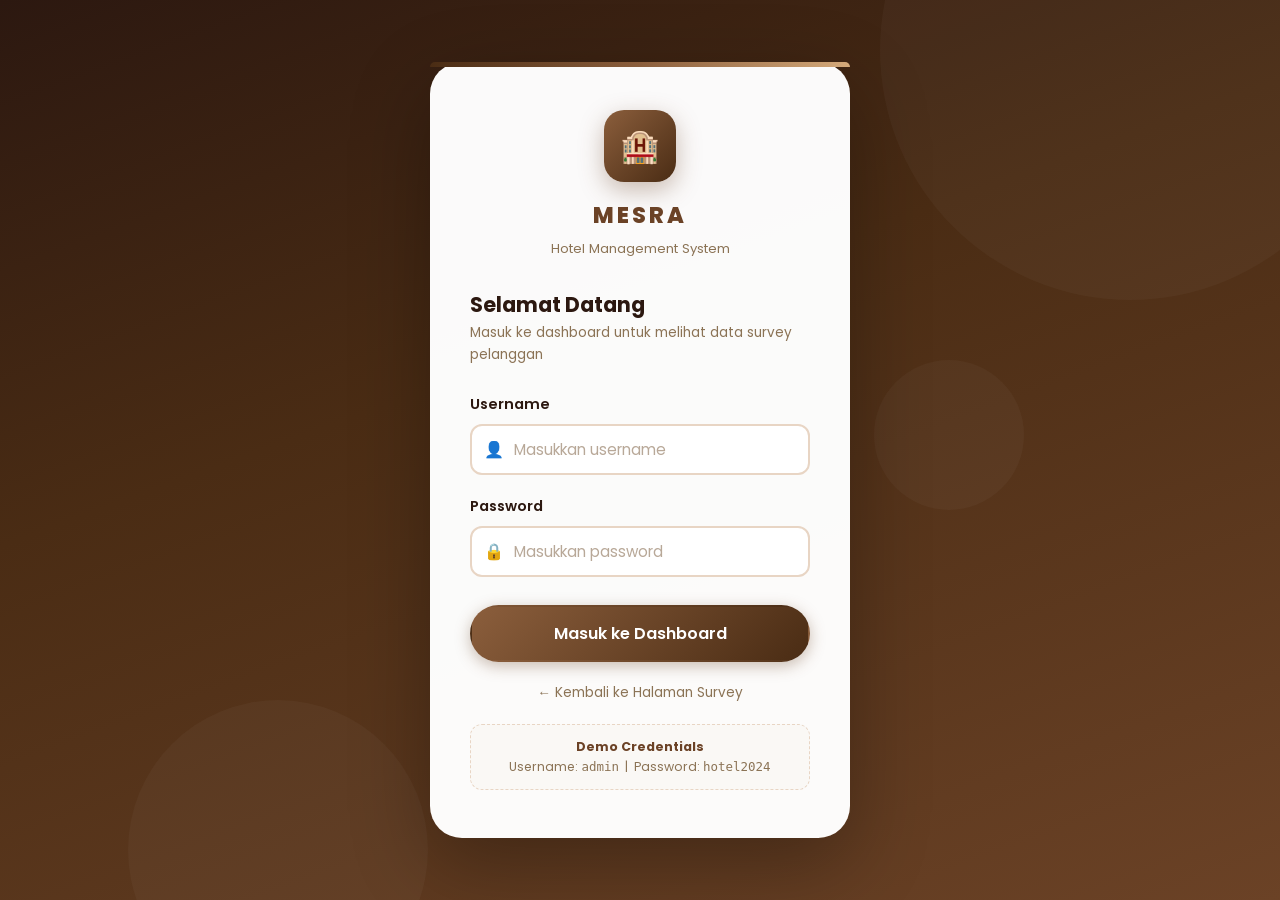
==== admin.html @ e5870fe3 "Initial commit: Hotel MESRA Survey" ====
<!DOCTYPE html>
<html lang="id">
<head>
  <meta charset="UTF-8">
  <meta name="viewport" content="width=device-width, initial-scale=1.0">
  <title>Admin Login – Hotel MESRA</title>
  <meta name="description" content="Portal admin Hotel MESRA untuk mengakses dashboard survey kepuasan pelanggan.">
  <link rel="stylesheet" href="css/style.css">
  <link rel="stylesheet" href="css/dashboard.css">
</head>
<body class="admin-page">

  <!-- Background shapes -->
  <div class="admin-bg">
    <div class="admin-bg-shape"></div>
    <div class="admin-bg-shape"></div>
    <div class="admin-bg-shape"></div>
  </div>

  <!-- Login Card -->
  <div class="login-card">

    <!-- Logo -->
    <div class="login-logo">
      <div class="login-logo-icon">🏨</div>
      <span class="login-hotel-name">MESRA</span>
      <span class="login-subtitle">Hotel Management System</span>
    </div>

    <h2 class="login-title">Selamat Datang</h2>
    <p class="login-desc">Masuk ke dashboard untuk melihat data survey pelanggan</p>

    <!-- Form -->
    <form id="loginForm" novalidate>

      <div class="form-group">
        <label class="form-label" for="username">Username</label>
        <div class="input-group">
          <span class="input-icon">👤</span>
          <input
            type="text"
            id="username"
            class="form-input input-with-icon"
            placeholder="Masukkan username"
            autocomplete="username"
            required
          >
        </div>
        <span class="error-msg" id="usernameError">Username tidak boleh kosong</span>
      </div>

      <div class="form-group">
        <label class="form-label" for="password">Password</label>
        <div class="input-group">
          <span class="input-icon">🔒</span>
          <input
            type="password"
            id="password"
            class="form-input input-with-icon"
            placeholder="Masukkan password"
            autocomplete="current-password"
            required
          >
        </div>
        <span class="error-msg" id="passwordError">Password tidak boleh kosong</span>
      </div>

      <div class="error-msg" id="loginError" style="font-size:0.85rem; padding: 10px 14px; background:#FEE2E2; border-radius:8px; margin-bottom:8px;">
        Username atau password salah. Silakan coba lagi.
      </div>

      <button type="submit" class="btn btn-primary login-btn" id="loginBtn">
        Masuk ke Dashboard
      </button>

    </form>

    <div class="login-back">
      <a href="index.html" style="color: var(--muted); display:flex; align-items:center; gap:6px; font-size:0.85rem;">
        ← Kembali ke Halaman Survey
      </a>
    </div>

    <div style="margin-top: 20px; padding: 12px 16px; background: var(--bg); border-radius: var(--radius); border: 1px dashed var(--border); font-size:0.78rem; color: var(--muted); text-align:center;">
      <strong style="color:var(--primary)">Demo Credentials</strong><br>
      Username: <code>admin</code> &nbsp;|&nbsp; Password: <code>hotel2024</code>
    </div>

  </div>

  <script src="js/config.js"></script>
  <script src="js/admin.js"></script>
</body>
</html>
---- css/style.css ----
/* ============================================================
   HOTEL MESRA - Global Design System
   Primary: Brown (#6B4226) | Secondary: White (#FFFFFF)
   Font: Poppins (via CDN in each HTML file)
   ============================================================ */

@import url('https://fonts.googleapis.com/css2?family=Poppins:wght@300;400;500;600;700;800&display=swap');

/* ── Design Tokens ─────────────────────────────────────────── */
:root {
  --primary:        #6B4226;
  --primary-light:  #8B5E3C;
  --primary-dark:   #4A2C14;
  --primary-50:     #F5EDE6;
  --primary-100:    #E8D5C4;
  --primary-200:    #D4B49A;
  --primary-300:    #B8896A;
  --secondary:      #FFFFFF;
  --bg:             #FAF8F5;
  --bg-secondary:   #F0EBE3;
  --card:           #FFFFFF;
  --text:           #2C1810;
  --text-secondary: #5C3D2E;
  --muted:          #8B7355;
  --muted-light:    #B8A898;
  --accent:         #D4A97A;
  --accent-light:   #F0DEC8;
  --gold:           #C9A84C;
  --success:        #22C55E;
  --warning:        #EAB308;
  --danger:         #EF4444;
  --info:           #3B82F6;
  --border:         #E8D5C4;
  --border-light:   #F0EBE3;
  --shadow-sm:      0 1px 3px rgba(107,66,38,0.08);
  --shadow:         0 4px 16px rgba(107,66,38,0.12);
  --shadow-lg:      0 8px 32px rgba(107,66,38,0.16);
  --shadow-xl:      0 20px 60px rgba(107,66,38,0.20);
  --radius-sm:      6px;
  --radius:         12px;
  --radius-lg:      20px;
  --radius-xl:      32px;
  --radius-full:    9999px;
  --transition:     all 0.25s cubic-bezier(0.4,0,0.2,1);
  --transition-slow:all 0.4s cubic-bezier(0.4,0,0.2,1);
  --transition-bounce:all 0.35s cubic-bezier(0.34,1.56,0.64,1);
  --font:           'Poppins', -apple-system, BlinkMacSystemFont, sans-serif;
}

/* ── Reset ──────────────────────────────────────────────────── */
*, *::before, *::after { box-sizing: border-box; margin: 0; padding: 0; }

html { font-size:16px; scroll-behavior:smooth; -webkit-font-smoothing:antialiased; }

body {
  font-family: var(--font);
  background-color: var(--bg);
  color: var(--text);
  line-height: 1.6;
  min-height: 100vh;
}

h1,h2,h3,h4,h5,h6 { line-height:1.3; font-weight:700; color:var(--text); }
a { color:var(--primary); text-decoration:none; transition:var(--transition); }
a:hover { color:var(--primary-light); }
p { color:var(--text-secondary); }

/* ── Buttons ────────────────────────────────────────────────── */
.btn {
  display: inline-flex;
  align-items: center;
  justify-content: center;
  gap: 8px;
  padding: 12px 28px;
  border-radius: var(--radius-full);
  border: 2px solid transparent;
  font-family: var(--font);
  font-size: 0.95rem;
  font-weight: 600;
  cursor: pointer;
  transition: var(--transition-bounce);
  text-decoration: none;
  white-space: nowrap;
  position: relative;
  overflow: hidden;
}

.btn:active { transform: scale(0.97); }

.btn-primary {
  background: linear-gradient(135deg, var(--primary-light), var(--primary-dark));
  color: white;
  box-shadow: 0 4px 15px rgba(107,66,38,0.35);
}
.btn-primary:hover {
  transform: translateY(-2px);
  box-shadow: 0 8px 25px rgba(107,66,38,0.45);
  color: white;
}
.btn-primary:disabled {
  background: linear-gradient(135deg,#C4B09A,#A89080);
  box-shadow: none; cursor:not-allowed; transform:none;
}

.btn-outline {
  background: transparent;
  border-color: var(--border);
  color: var(--muted);
}
.btn-outline:hover {
  border-color: var(--primary); color: var(--primary);
  background: var(--primary-50); transform: translateY(-2px);
}

.btn-sm { padding:8px 18px; font-size:0.85rem; }
.btn-lg { padding:16px 40px; font-size:1.05rem; }

/* ── Cards ──────────────────────────────────────────────────── */
.card {
  background: var(--card);
  border-radius: var(--radius-lg);
  padding: 24px;
  box-shadow: var(--shadow);
  border: 1px solid var(--border-light);
  transition: var(--transition);
}
.card:hover { box-shadow:var(--shadow-lg); transform:translateY(-2px); }

/* ── Form ───────────────────────────────────────────────────── */
.form-group { margin-bottom:20px; }
.form-label { display:block; font-size:0.9rem; font-weight:600; color:var(--text); margin-bottom:8px; }

.form-input {
  width: 100%;
  padding: 12px 16px;
  border: 2px solid var(--border);
  border-radius: var(--radius);
  font-family: var(--font);
  font-size: 0.95rem;
  color: var(--text);
  background: var(--secondary);
  transition: var(--transition);
  outline: none;
}
.form-input:focus { border-color:var(--primary); box-shadow:0 0 0 3px rgba(107,66,38,0.12); }
.form-input::placeholder { color:var(--muted-light); }
.form-input.is-invalid { border-color:var(--danger); }

/* ── Badge ──────────────────────────────────────────────────── */
.badge {
  display: inline-flex; align-items:center; gap:4px;
  padding: 4px 12px; border-radius:var(--radius-full);
  font-size: 0.75rem; font-weight:600;
}
.badge-primary { background:var(--primary-50); color:var(--primary); }
.badge-success { background:#DCFCE7; color:#15803D; }
.badge-warning { background:#FEF9C3; color:#854D0E; }
.badge-danger  { background:#FEE2E2; color:#B91C1C; }

/* ── Scrollbar ──────────────────────────────────────────────── */
::-webkit-scrollbar { width:6px; height:6px; }
::-webkit-scrollbar-track { background:var(--bg); }
::-webkit-scrollbar-thumb { background:var(--primary-200); border-radius:3px; }
::-webkit-scrollbar-thumb:hover { background:var(--primary); }

/* ── Animations ─────────────────────────────────────────────── */
@keyframes fadeIn {
  from { opacity:0; transform:translateY(16px); }
  to   { opacity:1; transform:translateY(0); }
}
@keyframes fadeInScale {
  from { opacity:0; transform:scale(0.92); }
  to   { opacity:1; transform:scale(1); }
}
@keyframes bounceIn {
  0%   { opacity:0; transform:scale(0.3); }
  50%  { opacity:1; transform:scale(1.05); }
  70%  { transform:scale(0.9); }
  100% { opacity:1; transform:scale(1); }
}
@keyframes float {
  0%,100% { transform:translateY(0); }
  50%     { transform:translateY(-8px); }
}
@keyframes spin { to { transform:rotate(360deg); } }
@keyframes ripple {
  0%   { transform:scale(0); opacity:0.6; }
  100% { transform:scale(2.5); opacity:0; }
}
@keyframes shake {
  0%,100% { transform:translateX(0); }
  20%,60% { transform:translateX(-8px); }
  40%,80% { transform:translateX(8px); }
}
@keyframes shimmer {
  from { background-position:-200% 0; }
  to   { background-position:200% 0; }
}

/* ── SweetAlert2 Custom ──────────────────────────────────────── */
.swal2-popup {
  border-radius: var(--radius-xl) !important;
  font-family: var(--font) !important;
  border: 1px solid var(--border-light) !important;
}
.swal2-title {
  font-family: var(--font) !important;
  font-weight: 700 !important;
  color: var(--text) !important;
}
.swal2-html-container {
  font-family: var(--font) !important;
  color: var(--text-secondary) !important;
}
.swal2-confirm {
  background: linear-gradient(135deg, var(--primary-light), var(--primary-dark)) !important;
  border-radius: var(--radius-full) !important;
  font-family: var(--font) !important;
  font-weight: 600 !important;
  padding: 12px 32px !important;
  box-shadow: 0 4px 15px rgba(107,66,38,0.35) !important;
}
.swal2-timer-progress-bar { background: var(--primary) !important; }

/* ── Utilities ──────────────────────────────────────────────── */
.text-center  { text-align:center; }
.text-muted   { color:var(--muted); }
.text-primary { color:var(--primary); }
.text-sm      { font-size:0.85rem; }
.fw-600       { font-weight:600; }
.fw-700       { font-weight:700; }
.hidden       { display:none !important; }
.skeleton {
  background: linear-gradient(90deg, var(--bg-secondary) 25%, var(--border-light) 50%, var(--bg-secondary) 75%);
  background-size: 200% 100%;
  animation: shimmer 1.5s infinite;
  border-radius: var(--radius-sm);
}

/* ── Loading spinner util ────────────────────────────────────── */
.btn-loading {
  pointer-events: none;
}
.btn-loading::before {
  content: '';
  width: 18px;
  height: 18px;
  border: 2px solid rgba(255,255,255,0.4);
  border-top-color: white;
  border-radius: 50%;
  animation: spin 0.7s linear infinite;
  flex-shrink: 0;
}

@media (max-width: 480px) {
  :root { font-size:14px; }
}
---- css/dashboard.css ----
/* ============================================================
   HOTEL MESRA - Dashboard & Admin Styles
   ============================================================ */

/* ── Admin Login Page ────────────────────────────────────────── */
.admin-page {
  min-height: 100vh;
  display: flex;
  align-items: center;
  justify-content: center;
  padding: 20px;
  background: linear-gradient(160deg, #2C1810 0%, #4A2C14 40%, #6B4226 100%);
  position: relative;
  overflow: hidden;
}

.admin-bg {
  position: fixed;
  inset: 0;
  pointer-events: none;
  overflow: hidden;
}

.admin-bg-shape {
  position: absolute;
  border-radius: 50%;
  background: rgba(255,255,255,0.03);
}

.admin-bg-shape:nth-child(1) {
  width: 500px; height: 500px;
  top: -200px; right: -100px;
}

.admin-bg-shape:nth-child(2) {
  width: 300px; height: 300px;
  bottom: -100px; left: 10%;
}

.admin-bg-shape:nth-child(3) {
  width: 150px; height: 150px;
  top: 40%; right: 20%;
  animation: float 6s ease-in-out infinite;
}

.login-card {
  width: 100%;
  max-width: 420px;
  background: rgba(255,255,255,0.98);
  border-radius: var(--radius-xl);
  padding: 48px 40px;
  box-shadow: 0 25px 80px rgba(0,0,0,0.3);
  position: relative;
  z-index: 1;
  animation: fadeInScale 0.5s ease both;
}

.login-card::before {
  content: '';
  position: absolute;
  top: 0; left: 0; right: 0;
  height: 5px;
  background: linear-gradient(90deg, var(--primary-dark), var(--primary-light), var(--accent));
  border-radius: var(--radius-xl) var(--radius-xl) 0 0;
}

.login-logo {
  text-align: center;
  margin-bottom: 32px;
}

.login-logo-icon {
  width: 72px;
  height: 72px;
  border-radius: var(--radius-lg);
  background: linear-gradient(135deg, var(--primary-light), var(--primary-dark));
  display: inline-flex;
  align-items: center;
  justify-content: center;
  font-size: 2rem;
  margin-bottom: 16px;
  box-shadow: 0 8px 24px rgba(107,66,38,0.35);
}

.login-hotel-name {
  font-size: 1.4rem;
  font-weight: 800;
  letter-spacing: 3px;
  color: var(--primary);
  text-transform: uppercase;
  display: block;
}

.login-subtitle {
  font-size: 0.82rem;
  color: var(--muted);
  display: block;
  margin-top: 4px;
}

.login-title {
  font-size: 1.3rem;
  font-weight: 700;
  color: var(--text);
  margin-bottom: 4px;
}

.login-desc {
  font-size: 0.85rem;
  color: var(--muted);
  margin-bottom: 28px;
}

.input-group {
  position: relative;
}

.input-icon {
  position: absolute;
  left: 14px;
  top: 50%;
  transform: translateY(-50%);
  font-size: 1rem;
  pointer-events: none;
}

.input-with-icon {
  padding-left: 42px;
}

.form-input.is-invalid {
  border-color: var(--danger);
  box-shadow: 0 0 0 3px rgba(239,68,68,0.1);
}

.error-msg {
  display: none;
  font-size: 0.78rem;
  color: var(--danger);
  margin-top: 6px;
  font-weight: 500;
}

.error-msg.show { display: block; }

.login-btn {
  width: 100%;
  padding: 14px;
  font-size: 1rem;
  margin-top: 8px;
}

.login-back {
  display: flex;
  align-items: center;
  gap: 6px;
  margin-top: 20px;
  font-size: 0.85rem;
  color: var(--muted);
  justify-content: center;
}

/* ── Dashboard Layout ────────────────────────────────────────── */
.dashboard-layout {
  display: flex;
  min-height: 100vh;
  background: var(--bg);
}

/* ── Sidebar ─────────────────────────────────────────────────── */
.sidebar {
  width: 260px;
  min-height: 100vh;
  background: linear-gradient(180deg, #2C1810 0%, #4A2C14 50%, #6B4226 100%);
  display: flex;
  flex-direction: column;
  position: fixed;
  left: 0; top: 0; bottom: 0;
  z-index: 100;
  transition: var(--transition);
  box-shadow: 4px 0 24px rgba(0,0,0,0.15);
}

.sidebar-header {
  padding: 28px 24px 20px;
  border-bottom: 1px solid rgba(255,255,255,0.1);
}

.sidebar-logo {
  display: flex;
  align-items: center;
  gap: 12px;
}

.sidebar-logo-icon {
  width: 44px;
  height: 44px;
  border-radius: var(--radius);
  background: rgba(255,255,255,0.15);
  display: flex;
  align-items: center;
  justify-content: center;
  font-size: 1.3rem;
  flex-shrink: 0;
}

.sidebar-hotel-name {
  font-size: 1rem;
  font-weight: 800;
  color: white;
  letter-spacing: 2px;
  text-transform: uppercase;
}

.sidebar-hotel-sub {
  font-size: 0.7rem;
  color: rgba(255,255,255,0.5);
  margin-top: 2px;
}

.sidebar-nav {
  flex: 1;
  padding: 20px 16px;
  display: flex;
  flex-direction: column;
  gap: 4px;
}

.nav-section-label {
  font-size: 0.65rem;
  font-weight: 700;
  text-transform: uppercase;
  letter-spacing: 1.5px;
  color: rgba(255,255,255,0.35);
  padding: 12px 12px 6px;
}

.nav-item {
  display: flex;
  align-items: center;
  gap: 12px;
  padding: 12px 14px;
  border-radius: var(--radius);
  color: rgba(255,255,255,0.65);
  font-size: 0.9rem;
  font-weight: 500;
  cursor: pointer;
  transition: var(--transition);
  border: 1px solid transparent;
  background: transparent;
  width: 100%;
  text-align: left;
}

.nav-item:hover {
  background: rgba(255,255,255,0.1);
  color: rgba(255,255,255,0.9);
}

.nav-item.active {
  background: rgba(255,255,255,0.15);
  border-color: rgba(255,255,255,0.2);
  color: white;
  box-shadow: inset 3px 0 0 var(--accent);
}

.nav-icon {
  font-size: 1.1rem;
  width: 24px;
  display: flex;
  align-items: center;
  justify-content: center;
}

.sidebar-footer {
  padding: 16px;
  border-top: 1px solid rgba(255,255,255,0.1);
}

.logout-btn {
  display: flex;
  align-items: center;
  gap: 10px;
  padding: 12px 14px;
  border-radius: var(--radius);
  color: rgba(255,255,255,0.6);
  font-size: 0.88rem;
  font-weight: 500;
  cursor: pointer;
  transition: var(--transition);
  border: 1px solid transparent;
  background: transparent;
  width: 100%;
  text-align: left;
}

.logout-btn:hover {
  background: rgba(239,68,68,0.15);
  border-color: rgba(239,68,68,0.3);
  color: #FCA5A5;
}

/* ── Main Content ────────────────────────────────────────────── */
.main-content {
  margin-left: 260px;
  flex: 1;
  display: flex;
  flex-direction: column;
  min-height: 100vh;
}

/* ── Top Bar ─────────────────────────────────────────────────── */
.topbar {
  background: white;
  border-bottom: 1px solid var(--border);
  padding: 16px 32px;
  display: flex;
  align-items: center;
  justify-content: space-between;
  position: sticky;
  top: 0;
  z-index: 50;
  box-shadow: var(--shadow-sm);
}

.topbar-title h1 {
  font-size: 1.2rem;
  font-weight: 700;
  color: var(--text);
}

.topbar-title p {
  font-size: 0.78rem;
  color: var(--muted);
}

.topbar-right {
  display: flex;
  align-items: center;
  gap: 12px;
}

.topbar-date {
  font-size: 0.82rem;
  color: var(--muted);
  background: var(--bg);
  padding: 6px 12px;
  border-radius: var(--radius-full);
  border: 1px solid var(--border);
}

.admin-avatar {
  width: 36px;
  height: 36px;
  border-radius: 50%;
  background: linear-gradient(135deg, var(--primary-light), var(--primary-dark));
  display: flex;
  align-items: center;
  justify-content: center;
  font-size: 0.9rem;
  font-weight: 700;
  color: white;
  cursor: pointer;
}

/* ── Content Area ────────────────────────────────────────────── */
.content-area {
  flex: 1;
  padding: 32px;
}

.tab-panel {
  display: none;
  animation: fadeIn 0.3s ease;
}

.tab-panel.active {
  display: block;
}

/* ── Stat Cards ──────────────────────────────────────────────── */
.stats-grid {
  display: grid;
  grid-template-columns: repeat(4, 1fr);
  gap: 20px;
  margin-bottom: 28px;
}

.stat-card {
  background: white;
  border-radius: var(--radius-lg);
  padding: 24px;
  box-shadow: var(--shadow);
  border: 1px solid var(--border-light);
  position: relative;
  overflow: hidden;
  transition: var(--transition);
}

.stat-card:hover {
  transform: translateY(-3px);
  box-shadow: var(--shadow-lg);
}

.stat-card::before {
  content: '';
  position: absolute;
  top: 0; right: 0;
  width: 80px; height: 80px;
  border-radius: 50%;
  transform: translate(20px, -20px);
  opacity: 0.12;
}

.stat-card-1::before { background: var(--primary); }
.stat-card-2::before { background: var(--gold); }
.stat-card-3::before { background: var(--success); }
.stat-card-4::before { background: var(--info); }

.stat-icon {
  width: 48px;
  height: 48px;
  border-radius: var(--radius);
  display: flex;
  align-items: center;
  justify-content: center;
  font-size: 1.4rem;
  margin-bottom: 16px;
}

.stat-icon-1 { background: var(--primary-50); }
.stat-icon-2 { background: #FEF3C7; }
.stat-icon-3 { background: #DCFCE7; }
.stat-icon-4 { background: #DBEAFE; }

.stat-value {
  font-size: 2rem;
  font-weight: 800;
  color: var(--text);
  line-height: 1;
  margin-bottom: 6px;
}

.stat-label {
  font-size: 0.82rem;
  color: var(--muted);
  font-weight: 500;
}

.stat-trend {
  display: flex;
  align-items: center;
  gap: 4px;
  font-size: 0.75rem;
  font-weight: 600;
  margin-top: 8px;
}

.trend-up   { color: var(--success); }
.trend-down { color: var(--danger); }
.trend-neu  { color: var(--muted); }

/* ── Chart Grid ──────────────────────────────────────────────── */
.chart-grid {
  display: grid;
  grid-template-columns: 340px 1fr;
  gap: 20px;
  margin-bottom: 28px;
}

.chart-card {
  background: white;
  border-radius: var(--radius-lg);
  padding: 24px;
  box-shadow: var(--shadow);
  border: 1px solid var(--border-light);
}

.chart-header {
  display: flex;
  align-items: center;
  justify-content: space-between;
  margin-bottom: 20px;
}

.chart-title {
  font-size: 1rem;
  font-weight: 700;
  color: var(--text);
}

.chart-subtitle {
  font-size: 0.78rem;
  color: var(--muted);
  margin-top: 2px;
}

.chart-container {
  position: relative;
  height: 220px;
  display: flex;
  align-items: center;
  justify-content: center;
}

/* ── Rating Distribution Bars ────────────────────────────────── */
.rating-dist-list {
  display: flex;
  flex-direction: column;
  gap: 10px;
  margin-top: 8px;
}

.rating-dist-item {
  display: grid;
  grid-template-columns: 24px 1fr 40px;
  align-items: center;
  gap: 10px;
}

.rating-dist-label {
  font-size: 0.8rem;
  font-weight: 600;
  color: var(--muted);
  text-align: center;
}

.rating-dist-bar-track {
  height: 8px;
  background: var(--bg-secondary);
  border-radius: var(--radius-full);
  overflow: hidden;
}

.rating-dist-bar-fill {
  height: 100%;
  border-radius: var(--radius-full);
  transition: width 1s cubic-bezier(0.34, 1.56, 0.64, 1);
}

.rating-dist-count {
  font-size: 0.78rem;
  font-weight: 600;
  color: var(--text);
  text-align: right;
}

/* ── Comments Section ────────────────────────────────────────── */
.comments-section {
  background: white;
  border-radius: var(--radius-lg);
  padding: 24px;
  box-shadow: var(--shadow);
  border: 1px solid var(--border-light);
  margin-bottom: 28px;
}

.section-header {
  display: flex;
  align-items: center;
  justify-content: space-between;
  margin-bottom: 20px;
}

.section-title-lg {
  font-size: 1rem;
  font-weight: 700;
  color: var(--text);
}

.comments-list {
  display: flex;
  flex-direction: column;
  gap: 12px;
}

.comment-item {
  padding: 16px;
  background: var(--bg);
  border-radius: var(--radius);
  border-left: 4px solid var(--primary-200);
  transition: var(--transition);
}

.comment-item:hover {
  background: var(--primary-50);
  border-left-color: var(--primary);
}

.comment-header {
  display: flex;
  align-items: center;
  justify-content: space-between;
  margin-bottom: 8px;
}

.comment-rating {
  display: flex;
  align-items: center;
  gap: 6px;
}

.comment-emoji { font-size: 1.1rem; }

.comment-label {
  font-size: 0.78rem;
  font-weight: 600;
  padding: 2px 10px;
  border-radius: var(--radius-full);
}

.comment-time {
  font-size: 0.72rem;
  color: var(--muted-light);
}

.comment-text {
  font-size: 0.875rem;
  color: var(--text-secondary);
  line-height: 1.6;
}

/* ── Data Table ──────────────────────────────────────────────── */
.table-section {
  background: white;
  border-radius: var(--radius-lg);
  box-shadow: var(--shadow);
  border: 1px solid var(--border-light);
  overflow: hidden;
}

.table-toolbar {
  display: flex;
  align-items: center;
  justify-content: space-between;
  padding: 20px 24px;
  border-bottom: 1px solid var(--border);
  gap: 16px;
}

.table-search {
  display: flex;
  align-items: center;
  gap: 8px;
  background: var(--bg);
  border: 1.5px solid var(--border);
  border-radius: var(--radius-full);
  padding: 8px 16px;
  flex: 1;
  max-width: 300px;
}

.table-search input {
  border: none;
  background: transparent;
  outline: none;
  font-family: var(--font);
  font-size: 0.875rem;
  color: var(--text);
  width: 100%;
}

.filter-group {
  display: flex;
  align-items: center;
  gap: 8px;
}

.filter-select {
  padding: 8px 16px;
  border: 1.5px solid var(--border);
  border-radius: var(--radius-full);
  font-family: var(--font);
  font-size: 0.85rem;
  color: var(--text);
  background: white;
  cursor: pointer;
  outline: none;
  transition: var(--transition);
}

.filter-select:focus {
  border-color: var(--primary);
}

.table-wrapper {
  overflow-x: auto;
}

.data-table {
  width: 100%;
  border-collapse: collapse;
}

.data-table th {
  padding: 12px 16px;
  text-align: left;
  font-size: 0.75rem;
  font-weight: 700;
  text-transform: uppercase;
  letter-spacing: 0.5px;
  color: var(--muted);
  background: var(--bg);
  border-bottom: 2px solid var(--border);
  white-space: nowrap;
}

.data-table td {
  padding: 14px 16px;
  font-size: 0.875rem;
  color: var(--text);
  border-bottom: 1px solid var(--border-light);
  vertical-align: middle;
}

.data-table tr:hover td {
  background: var(--primary-50);
}

.data-table tr:last-child td {
  border-bottom: none;
}

.table-pagination {
  display: flex;
  align-items: center;
  justify-content: space-between;
  padding: 16px 24px;
  border-top: 1px solid var(--border);
}

.pagination-info {
  font-size: 0.82rem;
  color: var(--muted);
}

.pagination-btns {
  display: flex;
  gap: 6px;
}

.page-btn {
  width: 34px;
  height: 34px;
  border-radius: var(--radius-sm);
  border: 1.5px solid var(--border);
  background: white;
  font-family: var(--font);
  font-size: 0.82rem;
  font-weight: 600;
  color: var(--muted);
  cursor: pointer;
  display: flex;
  align-items: center;
  justify-content: center;
  transition: var(--transition);
}

.page-btn:hover:not(:disabled) {
  border-color: var(--primary);
  color: var(--primary);
  background: var(--primary-50);
}

.page-btn.active {
  background: var(--primary);
  border-color: var(--primary);
  color: white;
}

.page-btn:disabled {
  opacity: 0.4;
  cursor: not-allowed;
}

/* ── Empty State ─────────────────────────────────────────────── */
.empty-state {
  text-align: center;
  padding: 60px 24px;
  color: var(--muted);
}

.empty-icon {
  font-size: 3rem;
  margin-bottom: 16px;
  opacity: 0.5;
}

/* ── Loading Overlay ─────────────────────────────────────────── */
.loading-overlay {
  position: fixed;
  inset: 0;
  background: rgba(250, 248, 245, 0.9);
  display: flex;
  align-items: center;
  justify-content: center;
  z-index: 9999;
  backdrop-filter: blur(4px);
}

.loading-spinner {
  width: 48px;
  height: 48px;
  border: 4px solid var(--border);
  border-top-color: var(--primary);
  border-radius: 50%;
  animation: spin 0.8s linear infinite;
}

/* ── Responsive ──────────────────────────────────────────────── */
@media (max-width: 1200px) {
  .stats-grid { grid-template-columns: repeat(2, 1fr); }
  .chart-grid { grid-template-columns: 1fr; }
}

@media (max-width: 900px) {
  .sidebar { transform: translateX(-100%); }
  .sidebar.open { transform: translateX(0); }
  .main-content { margin-left: 0; }
}

@media (max-width: 600px) {
  .stats-grid { grid-template-columns: 1fr 1fr; }
  .content-area { padding: 20px 16px; }
  .topbar { padding: 12px 16px; }
}
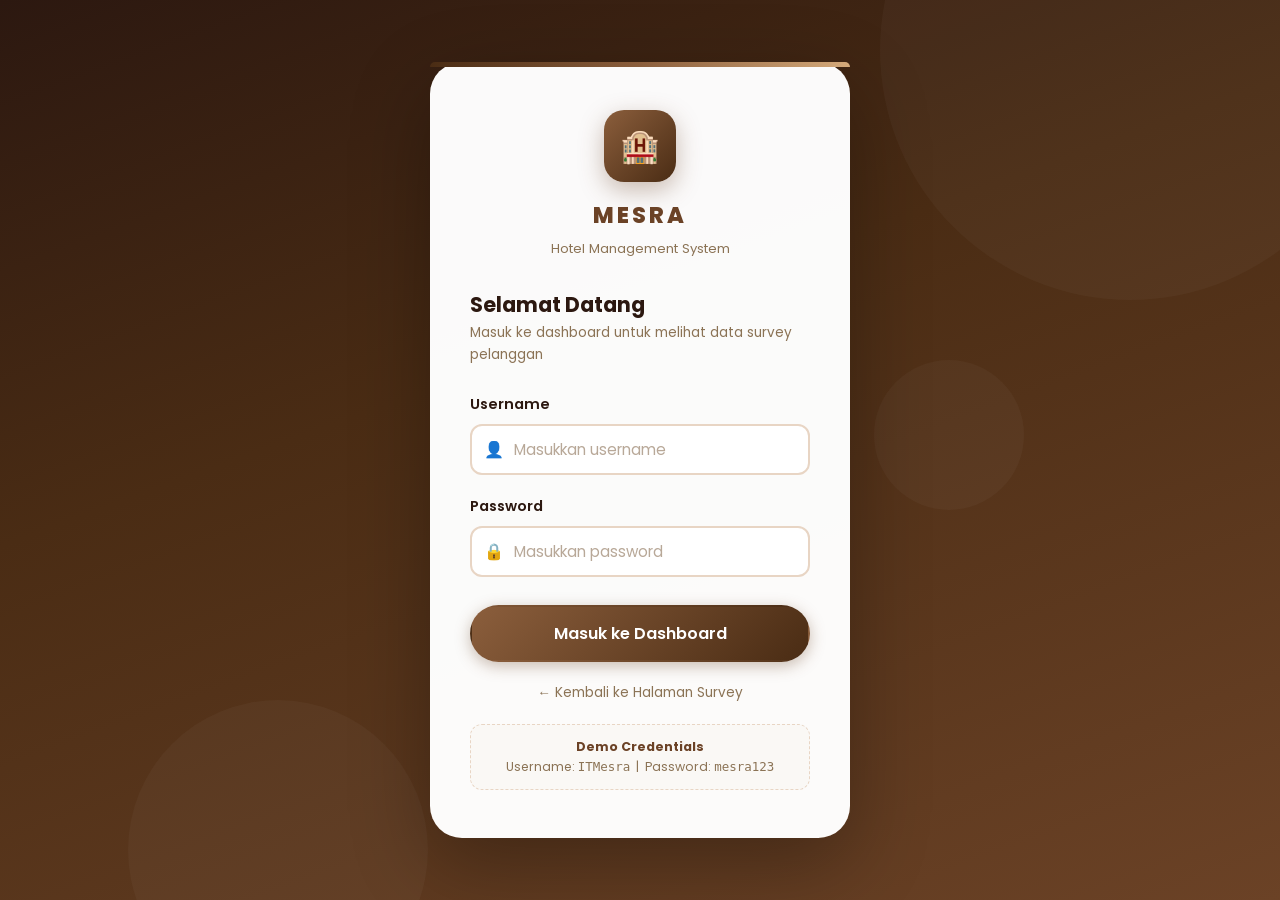
==== commit 4dfc9a83: "Update demo credentials in admin.html" ====
--- a/admin.html
+++ b/admin.html
@@ -83,7 +83,7 @@
 
     <div style="margin-top: 20px; padding: 12px 16px; background: var(--bg); border-radius: var(--radius); border: 1px dashed var(--border); font-size:0.78rem; color: var(--muted); text-align:center;">
       <strong style="color:var(--primary)">Demo Credentials</strong><br>
-      Username: <code>admin</code> &nbsp;|&nbsp; Password: <code>hotel2024</code>
+      Username: <code>ITMesra</code> &nbsp;|&nbsp; Password: <code>mesra123</code>
     </div>
 
   </div>
--- a/css/style.css
+++ b/css/style.css
@@ -196,12 +196,30 @@
   from { background-position:-200% 0; }
   to   { background-position:200% 0; }
 }
-
 /* ── SweetAlert2 Custom ──────────────────────────────────────── */
+/* Fix: pastikan overlay SweetAlert menutupi seluruh halaman     */
+/* termasuk elemen yang punya CSS transform (stacking context)   */
+.swal2-container {
+  z-index: 99999 !important;
+  position: fixed !important;
+  inset: 0 !important;                  /* top/right/bottom/left = 0 */
+}
+.swal2-backdrop-show {
+  background: rgba(107, 66, 38, 0.55) !important;
+  backdrop-filter: blur(4px) !important;
+  -webkit-backdrop-filter: blur(4px) !important;
+}
+/* Sembunyikan scroll saat popup terbuka */
+body.swal2-shown {
+  overflow: hidden !important;
+}
 .swal2-popup {
   border-radius: var(--radius-xl) !important;
   font-family: var(--font) !important;
   border: 1px solid var(--border-light) !important;
+  box-shadow: 0 25px 80px rgba(107,66,38,0.30) !important;
+  position: relative !important;
+  z-index: 100000 !important;
 }
 .swal2-title {
   font-family: var(--font) !important;
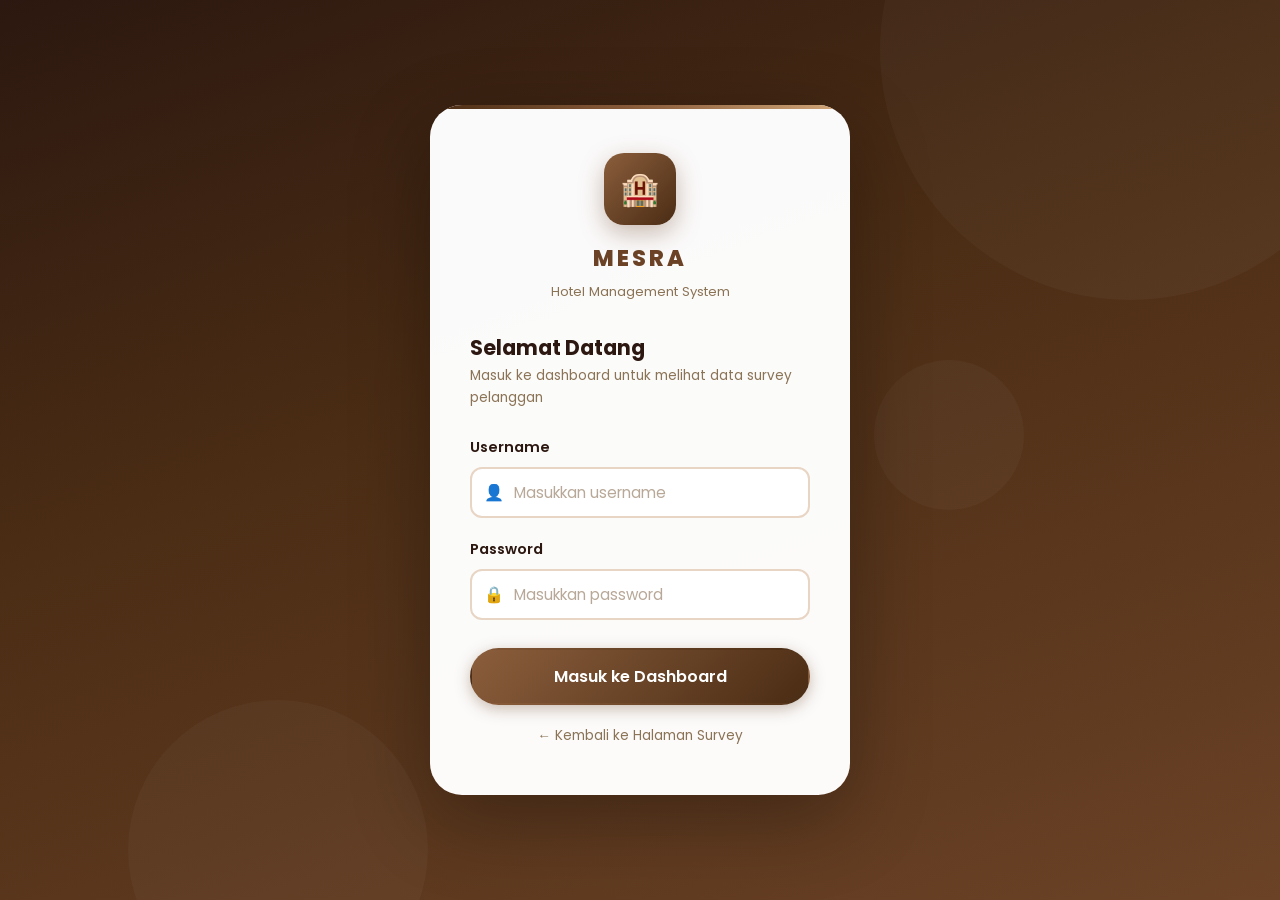
==== commit d36b103d: "Remove demo credentials from admin.html Removed demo credentials section from admin page." ====
--- a/admin.html
+++ b/admin.html
@@ -81,11 +81,6 @@
       </a>
     </div>
 
-    <div style="margin-top: 20px; padding: 12px 16px; background: var(--bg); border-radius: var(--radius); border: 1px dashed var(--border); font-size:0.78rem; color: var(--muted); text-align:center;">
-      <strong style="color:var(--primary)">Demo Credentials</strong><br>
-      Username: <code>ITMesra</code> &nbsp;|&nbsp; Password: <code>mesra123</code>
-    </div>
-
   </div>
 
   <script src="js/config.js"></script>
--- a/css/dashboard.css
+++ b/css/dashboard.css
@@ -53,15 +53,18 @@
   position: relative;
   z-index: 1;
   animation: fadeInScale 0.5s ease both;
+  overflow: hidden;                      /* ← kunci: clip garis agar pas */
 }
 
 .login-card::before {
   content: '';
   position: absolute;
-  top: 0; left: 0; right: 0;
-  height: 5px;
+  top: 0;
+  left: 0;
+  right: 0;
+  height: 4px;
   background: linear-gradient(90deg, var(--primary-dark), var(--primary-light), var(--accent));
-  border-radius: var(--radius-xl) var(--radius-xl) 0 0;
+  border-radius: 0;                      /* ← tidak perlu radius, overflow:hidden yg mengkliping */
 }
 
 .login-logo {
@@ -202,6 +205,14 @@
   justify-content: center;
   font-size: 1.3rem;
   flex-shrink: 0;
+}
+
+/* TAMBAHKAN KODE INI */
+.custom-logo {
+  width: 40px; 
+  height: 40px;
+  object-fit: contain;
+  display: block;
 }
 
 .sidebar-hotel-name {
